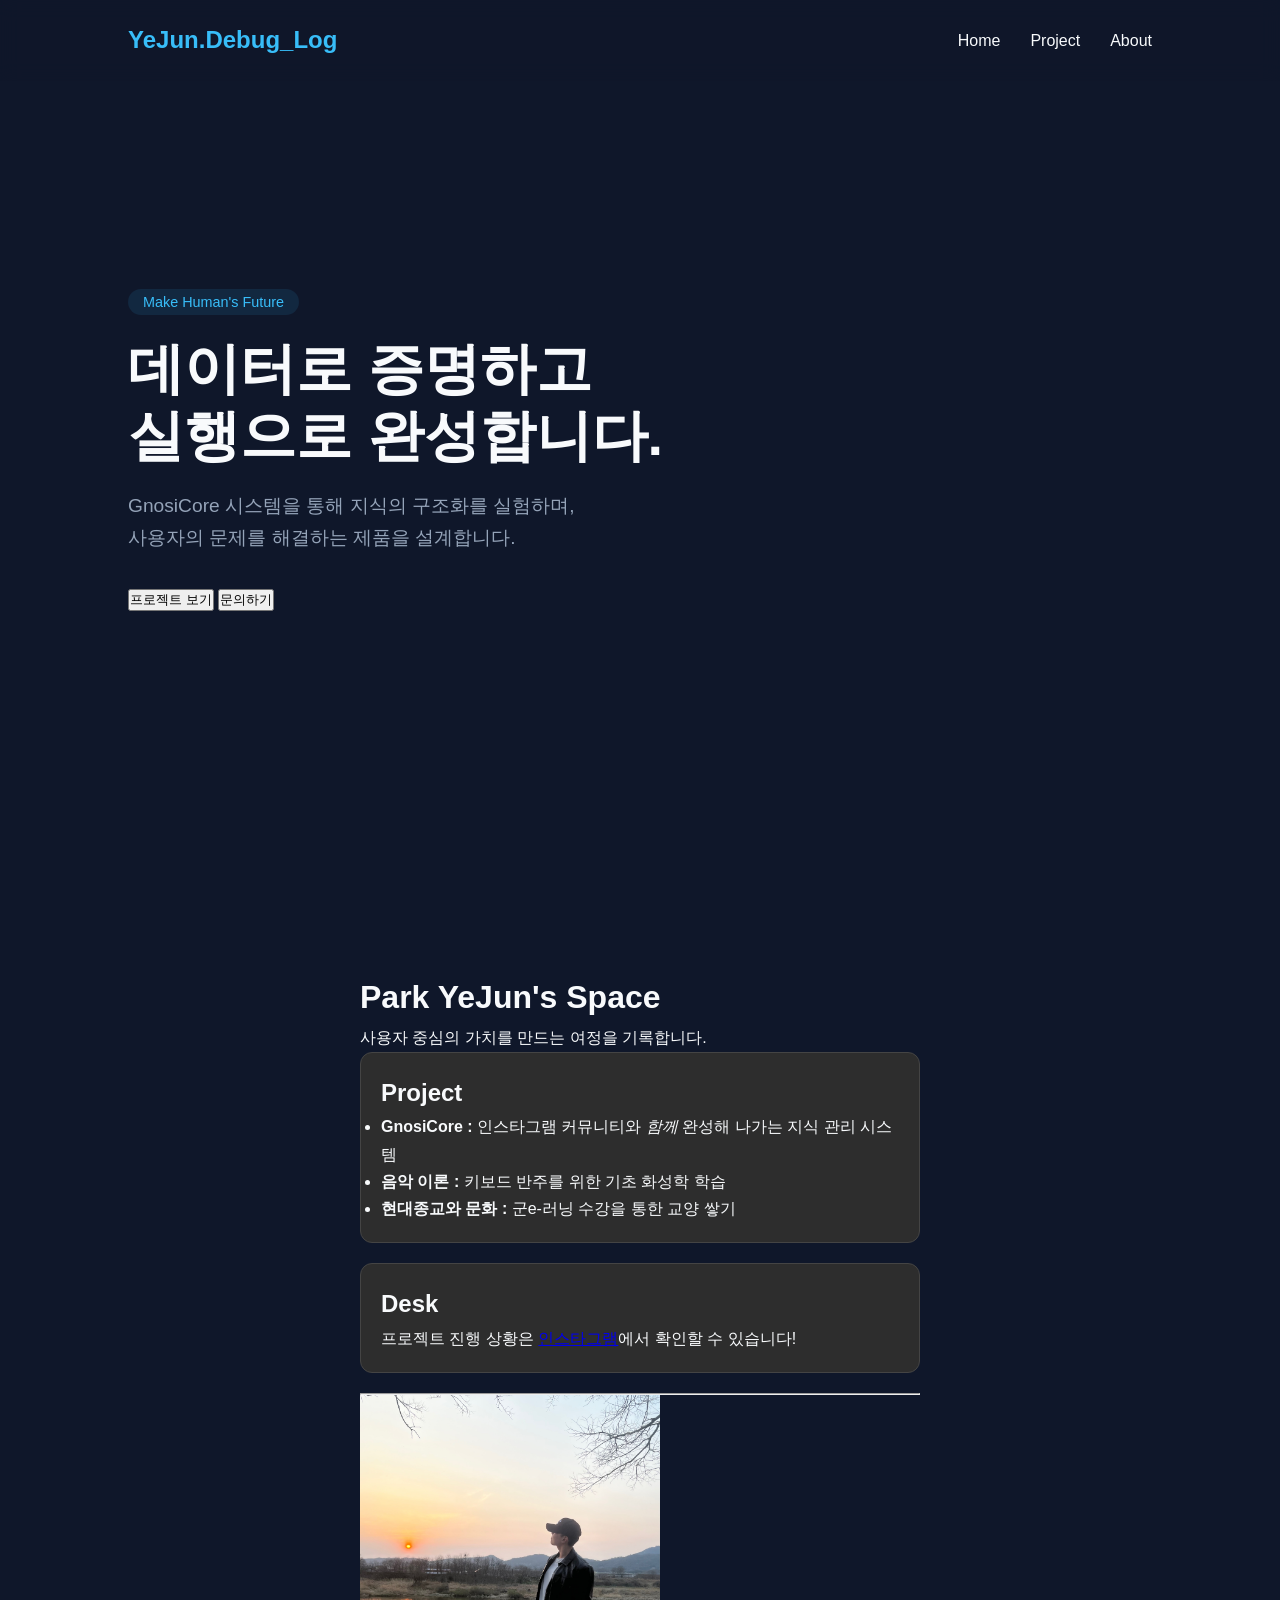
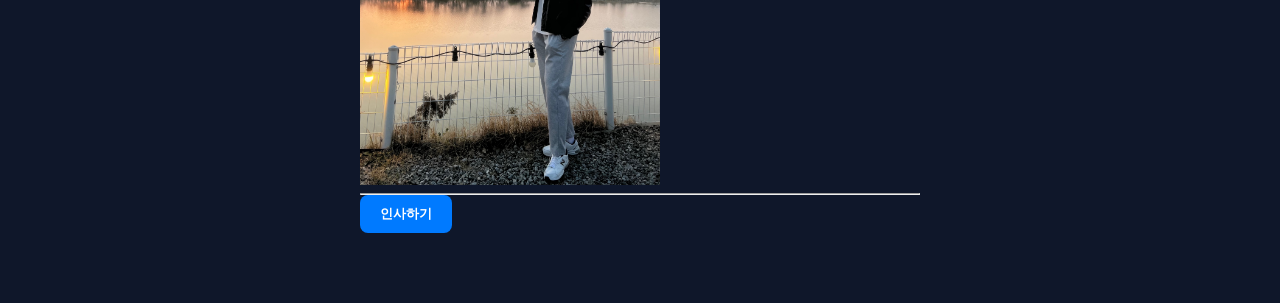
==== index.html @ f441070c "modified" ====
<!DOCTYPE html>
<html lang="en">
<head>
    <header id="home" class="hero">
        <div class="hero-content">
            <span class="badge">Make Human's Future</span>
            <h1>데이터로 증명하고<br>실행으로 완성합니다.</h1>
            <p>GnosiCore 시스템을 통해 지식의 구조화를 실험하며,<br>사용자의 문제를 해결하는 제품을 설계합니다.</p>
            <div class="hero-btns">
                <button class="btn-primary">프로젝트 보기</button>
                <button class="btn-outline">문의하기</button>
            </div>
        </div>
</header>
    <link rel="stylesheet" href="style.css">
    <meta charset="UTF-8">
    <meta name="viewport" content="width=device-width, initial-scale=1.0">
    <title>Document</title>
</head>
<body>
    <nav class="navbar">
        <div class="logo">YeJun.<span>Debug_Log</span></div>
        <ul class="nav-links">
            <li><a href="#home">Home</a></li>
            <li><a href="#project">Project</a></li>
            <li><a href="#about">About</a></li>

        </ul>
    </nav>
    <div class="container">
        <h1>Park YeJun's Space</h1>
        <p>사용자 중심의 가치를 만드는 여정을 기록합니다.</p>

        <div class = "card">
            <h2>Project</h2>
            <ul>
                <li><strong>GnosiCore : </strong>인스타그램 커뮤니티와 <em>함께</em> 완성해 나가는 지식 관리 시스템</li>
                <li><strong>음악 이론 : </strong>키보드 반주를 위한 기초 화성학 학습</li>
                <li><strong>현대종교와 문화 : </strong>군e-러닝 수강을 통한 교양 쌓기</li>
            </ul>
        </div>

        <div class="card">
            <h2>Desk</h2>
            <p>프로젝트 진행 상황은 <a href="https://instagram.com/yejun.debug_log/" target="_blank">인스타그램</a>에서 확인할 수 있습니다!</p>
        </div>

        <hr>

        <img src="images/Profile.jpg" alt="박예준 임시" width="300">
        <hr>
        <button class="btn" onclick="sayHello()">인사하기</button>
    </div>
    <script src="script.js"></script>
</body>
</html>
---- style.css ----
:root{
    --bg-color: #0f172a;
    --card-bg: #1e293b;
    --primary-color : #38bdf8;
    --text-main: #f8fafc;
    --text-sub: #94a3b8;
    --transition: all 0.3s cubic-bezier(0.4, 0, 0.2, 1);
}

* {
    margin: 0; padding: 0; box-sizing: border-box;
}

body{
    background-color: var(--bg-color);
    color : var(--text-main);
    font-family: 'Pretendard', -apple-system, sans-serif;
    line-height: 1.7;
}

.container{
    max-width: 600px;
    margin : 50px auto;
    padding: 20px;
}

.card{
    background-color: #2d2d2d;
    padding:20px;
    border-radius: 12px;
    margin-bottom: 20px;
    border: 1px solid #444;
    flex:1;
    min-width: 250px;
}

.card:hover{
    transform: translateY(-5px);
    border-color: #007aff;
    transition: all 0.3s ease;
}

.card-container{
    display:flex;
    gap:20px;
    flex-wrap: wrap;
    justify-content: center;
}

.btn{
    background-color: #007aff;
    color:white;
    border:none;
    padding: 10px 20px;
    border-radius:8px;
    cursor:pointer;
    font-weight:bold;
    transition:background 0.3s;
}

.btn:hover{
    background-color: #0056b3;
}

.navbar{
    position : fixed; top: 0; width: 100%;
    display: flex; justify-content: space-between; align-items: center;
    padding: 20px 10%; background: rgba(15, 23, 42, 0.8);
    backdrop-filter: blur(10px); z-index: 1000;
}

.logo{font-size: 1.5rem; font-weight: 800; color: var(--primary-color)}
.nav-links{display: flex; list-style: none; gap:30px;}
.nav-links a {color: var(--text-main); text-decoration: none; font-weight: 500;}

.hero { height: 100vh; display: flex; align-items: center; padding: 0 10%; }
.badge { background: rgba(56, 189, 248, 0.1); color: var(--primary-color); padding: 5px 15px; border-radius: 20px; font-size: 0.9rem; }
.hero h1 { font-size: 3.5rem; margin: 20px 0; line-height: 1.2; }
.hero p { color: var(--text-sub); font-size: 1.2rem; max-width: 600px; margin-bottom: 30px; }
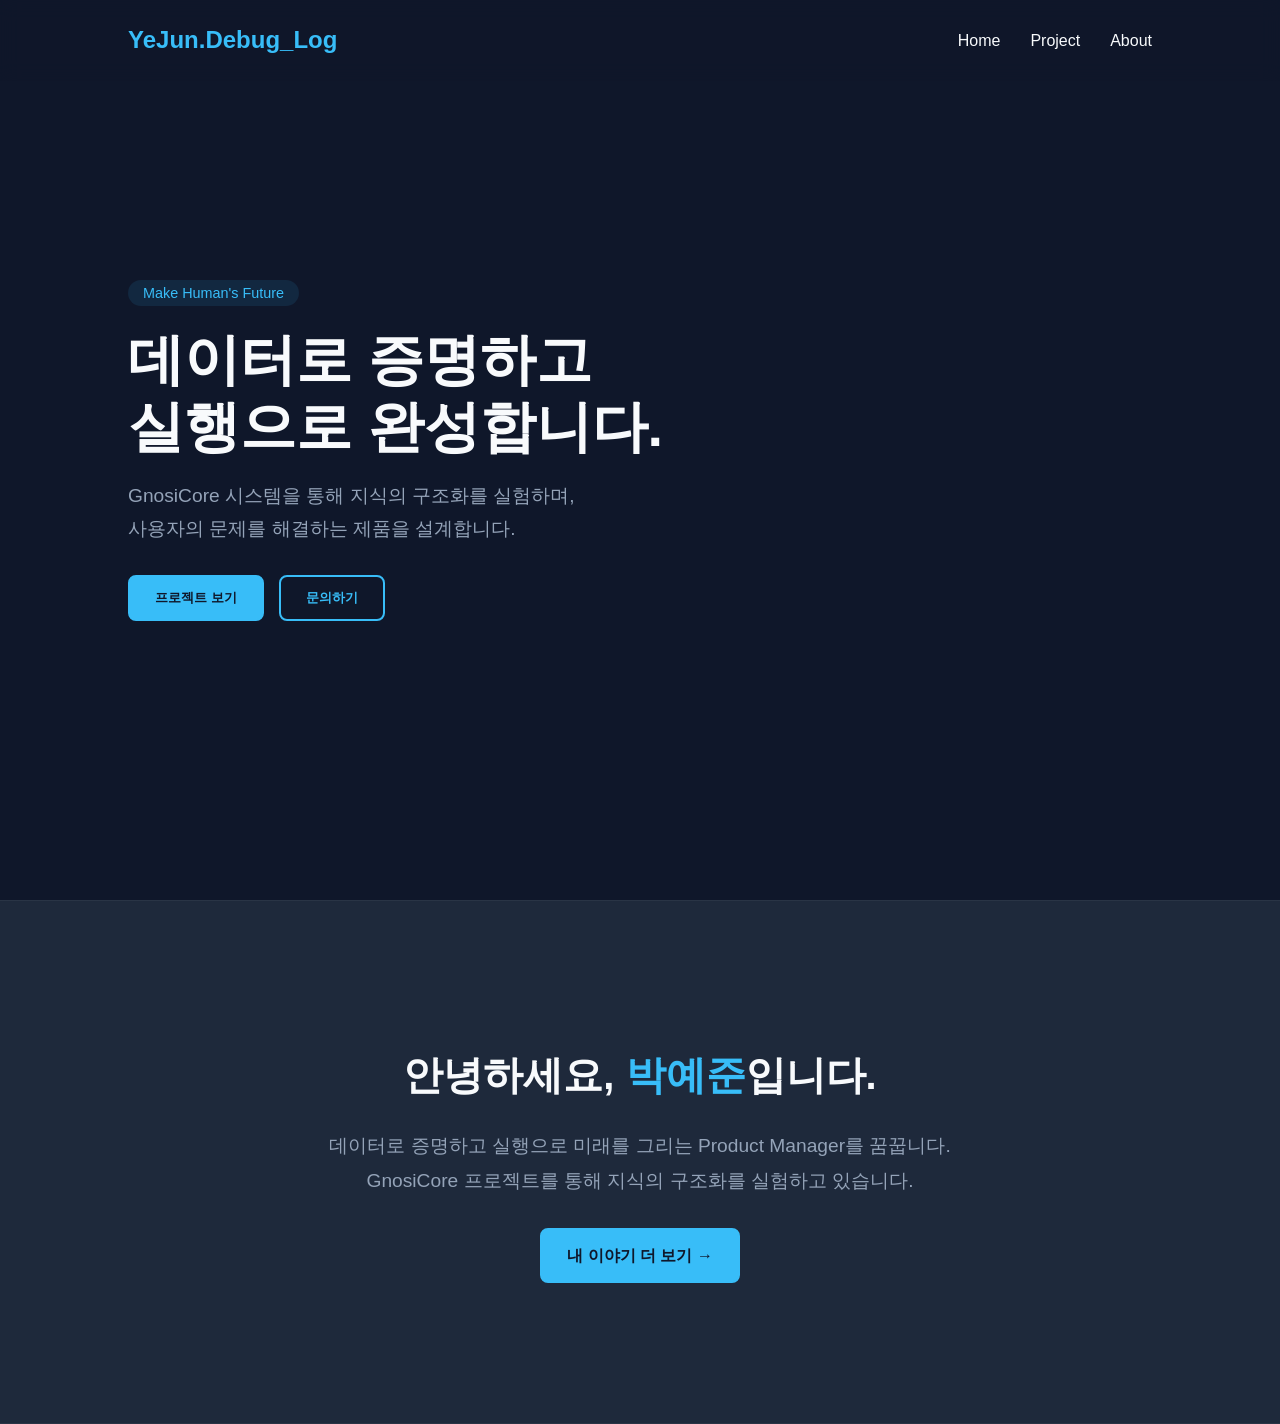
==== commit a17ebbc1: "first" ====
--- a/index.html
+++ b/index.html
@@ -1,6 +1,21 @@
 <!DOCTYPE html>
-<html lang="en">
+<html lang="ko">
 <head>
+    <meta charset="UTF-8">
+    <meta name="viewport" content="width=device-width, initial-scale=1.0">
+    <title>YeJun.Debug_Log</title>
+    <link rel="stylesheet" href="style.css">
+</head>
+<body>
+    <nav class="navbar">
+        <a href="index.html" class="logo">YeJun.<span>Debug_Log</span></a>
+        <ul class="nav-links">
+            <li><a href="index.html">Home</a></li>
+            <li><a href="project.html">Project</a></li>
+            <li><a href="about.html">About</a></li>
+        </ul>
+    </nav>
+
     <header id="home" class="hero">
         <div class="hero-content">
             <span class="badge">Make Human's Future</span>
@@ -11,46 +26,19 @@
                 <button class="btn-outline">문의하기</button>
             </div>
         </div>
-</header>
-    <link rel="stylesheet" href="style.css">
-    <meta charset="UTF-8">
-    <meta name="viewport" content="width=device-width, initial-scale=1.0">
-    <title>Document</title>
-</head>
-<body>
-    <nav class="navbar">
-        <div class="logo">YeJun.<span>Debug_Log</span></div>
-        <ul class="nav-links">
-            <li><a href="#home">Home</a></li>
-            <li><a href="#project">Project</a></li>
-            <li><a href="#about">About</a></li>
+    </header>
 
-        </ul>
-    </nav>
-    <div class="container">
-        <h1>Park YeJun's Space</h1>
-        <p>사용자 중심의 가치를 만드는 여정을 기록합니다.</p>
+    <section class="section bg-alternate">
+        <div class="container scroll-fade">
+            <h2 class="section-title">안녕하세요, <span>박예준</span>입니다.</h2>
+            <p class="section-desc">데이터로 증명하고 실행으로 미래를 그리는 Product Manager를 꿈꿉니다.<br>GnosiCore 프로젝트를 통해 지식의 구조화를 실험하고 있습니다.</p>
+            
+            <div style="text-align: center; margin-top: 30px;">
+                <a href="about.html" class="btn-primary">내 이야기 더 보기 &rarr;</a>
+            </div>
+        </div>
+    </section>
 
-        <div class = "card">
-            <h2>Project</h2>
-            <ul>
-                <li><strong>GnosiCore : </strong>인스타그램 커뮤니티와 <em>함께</em> 완성해 나가는 지식 관리 시스템</li>
-                <li><strong>음악 이론 : </strong>키보드 반주를 위한 기초 화성학 학습</li>
-                <li><strong>현대종교와 문화 : </strong>군e-러닝 수강을 통한 교양 쌓기</li>
-            </ul>
-        </div>
-
-        <div class="card">
-            <h2>Desk</h2>
-            <p>프로젝트 진행 상황은 <a href="https://instagram.com/yejun.debug_log/" target="_blank">인스타그램</a>에서 확인할 수 있습니다!</p>
-        </div>
-
-        <hr>
-
-        <img src="images/Profile.jpg" alt="박예준 임시" width="300">
-        <hr>
-        <button class="btn" onclick="sayHello()">인사하기</button>
-    </div>
     <script src="script.js"></script>
 </body>
 </html>
--- a/style.css
+++ b/style.css
@@ -1,66 +1,24 @@
 :root{
-    --bg-color: #0f172a;
-    --card-bg: #1e293b;
+    --bg-color: #0f172a;       /* 짙은 네이비 (기본 배경) */
+    --card-bg: #1e293b;        /* 약간 밝은 네이비 (카드 및 구별되는 배경) */
     --primary-color : #38bdf8;
     --text-main: #f8fafc;
     --text-sub: #94a3b8;
     --transition: all 0.3s cubic-bezier(0.4, 0, 0.2, 1);
 }
 
-* {
-    margin: 0; padding: 0; box-sizing: border-box;
-}
+* { margin: 0; padding: 0; box-sizing: border-box; }
 
 body{
     background-color: var(--bg-color);
     color : var(--text-main);
     font-family: 'Pretendard', -apple-system, sans-serif;
     line-height: 1.7;
+    overflow-x: hidden; /* 가로 스크롤 방지 */
 }
 
-.container{
-    max-width: 600px;
-    margin : 50px auto;
-    padding: 20px;
-}
-
-.card{
-    background-color: #2d2d2d;
-    padding:20px;
-    border-radius: 12px;
-    margin-bottom: 20px;
-    border: 1px solid #444;
-    flex:1;
-    min-width: 250px;
-}
-
-.card:hover{
-    transform: translateY(-5px);
-    border-color: #007aff;
-    transition: all 0.3s ease;
-}
-
-.card-container{
-    display:flex;
-    gap:20px;
-    flex-wrap: wrap;
-    justify-content: center;
-}
-
-.btn{
-    background-color: #007aff;
-    color:white;
-    border:none;
-    padding: 10px 20px;
-    border-radius:8px;
-    cursor:pointer;
-    font-weight:bold;
-    transition:background 0.3s;
-}
-
-.btn:hover{
-    background-color: #0056b3;
-}
+/* --- 공통 레이아웃 & 네비게이션 --- */
+.container { max-width: 1100px; margin : 0 auto; padding: 20px; }
 
 .navbar{
     position : fixed; top: 0; width: 100%;
@@ -68,12 +26,91 @@
     padding: 20px 10%; background: rgba(15, 23, 42, 0.8);
     backdrop-filter: blur(10px); z-index: 1000;
 }
+.logo{ font-size: 1.5rem; font-weight: 800; color: var(--primary-color); text-decoration: none; }
+.nav-links{ display: flex; list-style: none; gap:30px; }
+.nav-links a { color: var(--text-main); text-decoration: none; font-weight: 500; transition: var(--transition); }
+.nav-links a:hover, .nav-links a.active { color: var(--primary-color); }
 
-.logo{font-size: 1.5rem; font-weight: 800; color: var(--primary-color)}
-.nav-links{display: flex; list-style: none; gap:30px;}
-.nav-links a {color: var(--text-main); text-decoration: none; font-weight: 500;}
+/* --- 버튼 스타일 --- */
+.btn-primary, .btn-outline {
+    padding: 12px 25px; border-radius: 8px; font-weight: bold;
+    cursor: pointer; text-decoration: none; display: inline-block;
+    border: 2px solid var(--primary-color); transition: var(--transition);
+}
+.btn-primary { background-color: var(--primary-color); color: var(--bg-color); }
+.btn-primary:hover { background-color: transparent; color: var(--primary-color); }
+.btn-outline { background-color: transparent; color: var(--primary-color); }
+.btn-outline:hover { background-color: var(--primary-color); color: var(--bg-color); }
 
+/* --- index.html (홈 화면) --- */
 .hero { height: 100vh; display: flex; align-items: center; padding: 0 10%; }
 .badge { background: rgba(56, 189, 248, 0.1); color: var(--primary-color); padding: 5px 15px; border-radius: 20px; font-size: 0.9rem; }
 .hero h1 { font-size: 3.5rem; margin: 20px 0; line-height: 1.2; }
-.hero p { color: var(--text-sub); font-size: 1.2rem; max-width: 600px; margin-bottom: 30px; }+.hero p { color: var(--text-sub); font-size: 1.2rem; max-width: 600px; margin-bottom: 30px; }
+.hero-btns { display: flex; gap: 15px; }
+
+/* 🌟 새롭게 추가된 섹션 스타일 & 스크롤 애니메이션 🌟 */
+.section { padding: 120px 10%; }
+.bg-alternate { 
+    background-color: var(--card-bg); /* 히어로 섹션과 구별되는 색상 */
+    border-top: 1px solid rgba(255, 255, 255, 0.05);
+    border-bottom: 1px solid rgba(255, 255, 255, 0.05);
+}
+.section-title { text-align: center; font-size: 2.5rem; margin-bottom: 20px; font-weight: 800; color: var(--text-main); }
+.section-title span { color: var(--primary-color); }
+.section-desc { text-align: center; font-size: 1.2rem; color: var(--text-sub); line-height: 1.8; }
+
+/* 네가 설정한 0.4초짜리 스크롤 페이드인 애니메이션 */
+.scroll-fade {
+    opacity: 0;
+    transform: translateY(40px); /* 처음에 아래로 40px 내려가 있음 */
+    transition: opacity 0.4s ease-out, transform 0.4s ease-out; 
+}
+.scroll-fade.visible {
+    opacity: 1;
+    transform: translateY(0); /* 제자리로 스르륵 올라옴 */
+}
+
+/* --- project.html (프로젝트 보드) --- */
+.project-board { padding: 120px 10% 50px; min-height: 100vh; }
+.board-header { text-align: center; margin-bottom: 50px; }
+.board-header h2 { font-size: 2.5rem; color: var(--primary-color); margin-bottom: 10px; }
+.project-grid { display: grid; grid-template-columns: repeat(auto-fit, minmax(320px, 1fr)); gap: 30px; }
+.project-card {
+    background: var(--card-bg); border: 1px solid #334155; border-radius: 12px; padding: 25px;
+    transition: transform 0.3s ease, box-shadow 0.3s ease; display: flex; flex-direction: column;
+}
+.project-card:hover { transform: translateY(-8px); box-shadow: 0 15px 30px rgba(0, 0, 0, 0.4); border-color: var(--primary-color); }
+.card-header { margin-bottom: 15px; }
+.card-header h3 { font-size: 1.4rem; margin-top: 10px; color: var(--text-main); }
+.status-badge { font-size: 0.8rem; font-weight: bold; padding: 4px 10px; border-radius: 20px; }
+.ongoing { background: rgba(56, 189, 248, 0.2); color: #38bdf8; }
+.completed { background: rgba(34, 197, 94, 0.2); color: #22c55e; }
+.project-card p { color: var(--text-sub); flex-grow: 1; margin-bottom: 20px; }
+.tech-stack { display: flex; flex-wrap: wrap; gap: 8px; }
+.tech-stack span { background: #0f172a; border: 1px solid #475569; padding: 4px 12px; border-radius: 6px; font-size: 0.85rem; color: #cbd5e1; }
+
+/* --- about.html (어바웃 페이지) --- */
+.about-section { padding: 120px 10% 80px; max-width: 1200px; margin: 0 auto; min-height: 100vh; }
+.profile-container { display: flex; align-items: center; gap: 60px; margin-bottom: 100px; }
+.profile-image img { width: 350px; height: 350px; object-fit: cover; border-radius: 20px; box-shadow: 0 15px 35px rgba(0, 0, 0, 0.4); }
+.profile-text h2 { font-size: 2.8rem; margin-bottom: 10px; color: var(--text-main); }
+.profile-text h2 span { color: var(--primary-color); }
+.profile-text .subtitle { color: var(--text-sub); font-size: 1.3rem; margin-bottom: 30px; font-weight: bold; }
+.bio-content p { color: var(--text-main); line-height: 1.8; font-size: 1.05rem; margin-bottom: 15px; }
+.core-values h3 { font-size: 2.2rem; text-align: center; margin-bottom: 50px; color: var(--text-main); }
+.value-grid { display: grid; grid-template-columns: repeat(auto-fit, minmax(280px, 1fr)); gap: 30px; }
+.value-card { background: var(--card-bg); padding: 40px 30px; border-radius: 16px; text-align: center; border: 1px solid rgba(255, 255, 255, 0.05); transition: var(--transition); }
+.value-card:hover { transform: translateY(-5px); border-color: var(--primary-color); }
+.value-card h4 { font-size: 1.3rem; color: var(--primary-color); margin-bottom: 15px; }
+.value-card p { color: var(--text-sub); line-height: 1.6; }
+
+/* 📱 모바일 반응형 처리 */
+@media (max-width: 768px) {
+    .hero h1 { font-size: 2.5rem; }
+    .hero p { font-size: 1rem; }
+    .navbar { padding: 20px 5%; }
+    .profile-container { flex-direction: column; text-align: center; }
+    .profile-image img { width: 250px; height: 250px; }
+    .section { padding: 80px 5%; }
+}
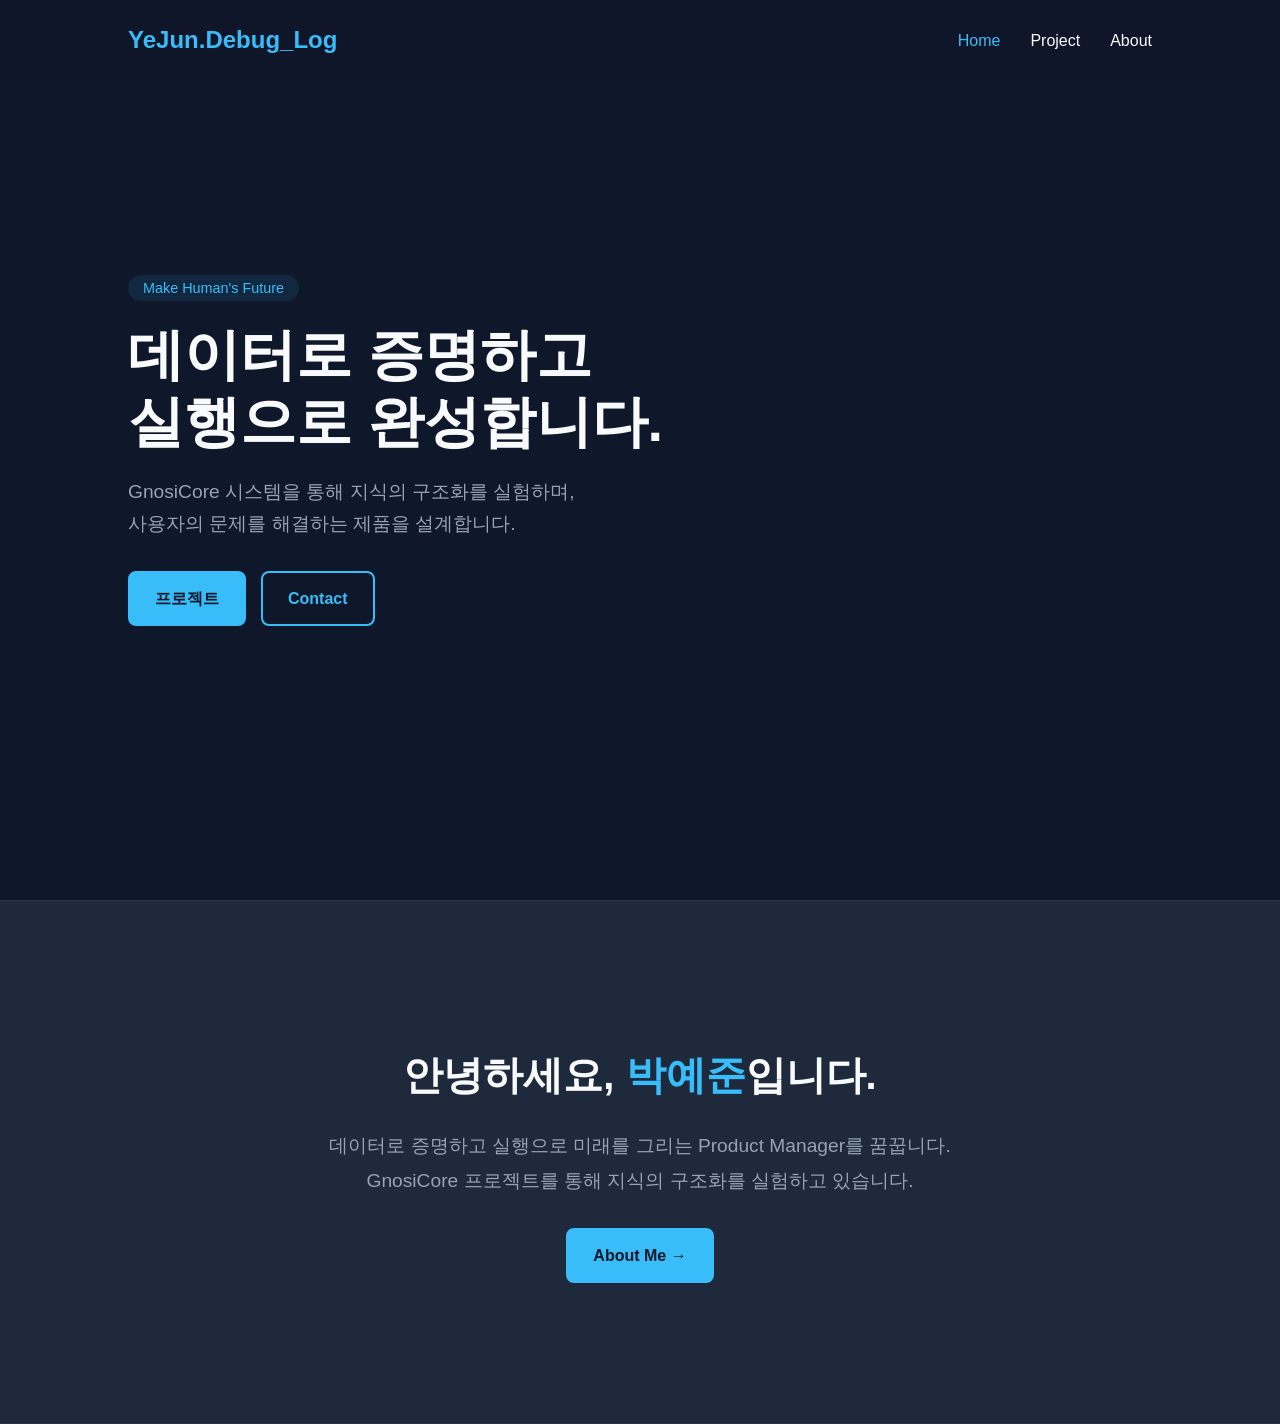
==== commit d5f1e040: "26.03.31" ====
--- a/index.html
+++ b/index.html
@@ -10,8 +10,8 @@
     <nav class="navbar">
         <a href="index.html" class="logo">YeJun.<span>Debug_Log</span></a>
         <ul class="nav-links">
-            <li><a href="index.html">Home</a></li>
-            <li><a href="project.html">Project</a></li>
+            <li><a href="index.html" class="active">Home</a></li>
+            <li><a href="projects/index.html">Project</a></li>
             <li><a href="about.html">About</a></li>
         </ul>
     </nav>
@@ -22,8 +22,8 @@
             <h1>데이터로 증명하고<br>실행으로 완성합니다.</h1>
             <p>GnosiCore 시스템을 통해 지식의 구조화를 실험하며,<br>사용자의 문제를 해결하는 제품을 설계합니다.</p>
             <div class="hero-btns">
-                <button class="btn-primary">프로젝트 보기</button>
-                <button class="btn-outline">문의하기</button>
+                <a href="projects/index.html" class="btn-primary">프로젝트</a>
+                <a href="contact.html" class="btn-outline">Contact</a>
             </div>
         </div>
     </header>
@@ -34,11 +34,12 @@
             <p class="section-desc">데이터로 증명하고 실행으로 미래를 그리는 Product Manager를 꿈꿉니다.<br>GnosiCore 프로젝트를 통해 지식의 구조화를 실험하고 있습니다.</p>
             
             <div style="text-align: center; margin-top: 30px;">
-                <a href="about.html" class="btn-primary">내 이야기 더 보기 &rarr;</a>
+                <a href="about.html" class="btn-primary">About Me &rarr;</a>
             </div>
         </div>
     </section>
 
+    <script src="data.js"></script>
     <script src="script.js"></script>
 </body>
 </html>
--- a/style.css
+++ b/style.css
@@ -79,6 +79,7 @@
 .project-card {
     background: var(--card-bg); border: 1px solid #334155; border-radius: 12px; padding: 25px;
     transition: transform 0.3s ease, box-shadow 0.3s ease; display: flex; flex-direction: column;
+    cursor: pointer;
 }
 .project-card:hover { transform: translateY(-8px); box-shadow: 0 15px 30px rgba(0, 0, 0, 0.4); border-color: var(--primary-color); }
 .card-header { margin-bottom: 15px; }
@@ -113,4 +114,178 @@
     .profile-container { flex-direction: column; text-align: center; }
     .profile-image img { width: 250px; height: 250px; }
     .section { padding: 80px 5%; }
+}
+
+/* --- 프로젝트 상세 페이지 레이아웃 --- */
+.project-detail-section {
+    padding: 120px 10% 80px;
+    max-width: 1600px;
+    margin: 0 auto;
+}
+
+.detail-header { text-align: center; margin-bottom: 50px; }
+.detail-header h1 { font-size: 3rem; margin: 15px 0; color: var(--text-main); }
+
+/* 💡 학습 포인트 1: CSS Grid를 이용한 50:50 레이아웃 */
+.detail-content-grid {
+    display: grid;
+    grid-template-columns: 1fr 1fr; /* 화면을 정확히 1:1 비율로 나눔 */
+    gap: 40px;
+    margin-bottom: 60px;
+    align-items: start;
+}
+
+.detail-image img {
+    width: 100%;
+    border-radius: 12px;
+    box-shadow: 0 10px 30px rgba(0,0,0,0.5);
+}
+
+.detail-info h2 { color: var(--primary-color); margin-bottom: 15px; }
+.detail-info p { color: var(--text-sub); line-height: 1.8; }
+
+/* 모바일에서는 위아래로 떨어지게 만들기 */
+@media (max-width: 768px) {
+    .detail-content-grid { grid-template-columns: 1fr; }
+}
+
+
+/* --- 타임라인 (Timeline) UI 핵심 마법 --- */
+.timeline-section {
+    background: var(--card-bg);
+    padding: 40px;
+    border-radius: 16px;
+    border: 1px solid rgba(255,255,255,0.05);
+}
+
+.timeline-section h2 { color: var(--text-main); margin-bottom: 30px; }
+
+.timeline {
+    list-style: none; /* 기본 점(bullet) 없애기 */
+    position: relative;
+    padding-left: 30px; /* 왼쪽에 선이 들어갈 공간 확보 */
+}
+
+/* 💡 학습 포인트 2: 가상 요소(::before)로 세로 선 긋기 
+   HTML에 <div class="line"> 같은 걸 굳이 만들지 않고 CSS만으로 그리는 고급 기술이야. */
+.timeline::before {
+    content: '';
+    position: absolute;
+    left: 0;
+    top: 0;
+    bottom: 0;
+    width: 2px;
+    background: #334155; /* 세로 선 색상 */
+}
+
+.timeline-item {
+    position: relative;
+    margin-bottom: 30px;
+}
+.timeline-item:last-child { margin-bottom: 0; }
+
+/* 💡 학습 포인트 3: 동그라미 노드 만들기 */
+.timeline-item::before {
+    content: '';
+    position: absolute;
+    left: -39px; /* 선 위에 정확히 겹치도록 왼쪽으로 밀기 */
+    top: 5px;
+    width: 14px;
+    height: 14px;
+    border-radius: 50%;
+    background: var(--bg-color);
+    border: 3px solid var(--primary-color); /* 파란색 테두리 링 */
+}
+
+.timeline-date {
+    font-size: 0.9rem;
+    color: var(--primary-color);
+    font-weight: bold;
+    margin-bottom: 5px;
+}
+
+.timeline-content h3 { font-size: 1.2rem; margin-bottom: 8px; color: var(--text-main); }
+.timeline-content p { color: var(--text-sub); font-size: 0.95rem; line-height: 1.6; }
+
+/* --- 코드 블록 (Syntax Highlighter) 디자인 --- */
+.code-window {
+    background-color: #1e1e1e; /* VS Code의 다크 테마 배경색 */
+    border-radius: 8px;
+    overflow: hidden; /* 모서리 밖으로 삐져나가는 요소 숨김 */
+    box-shadow: 0 10px 30px rgba(0,0,0,0.5);
+}
+
+.code-header {
+    background-color: #2d2d2d;
+    padding: 10px 15px;
+    display: flex;
+    align-items: center;
+    gap: 8px;
+}
+
+/* 맥 OS 창 제어 버튼 스타일 */
+.dot {
+    width: 12px;
+    height: 12px;
+    border-radius: 50%;
+}
+.dot.red { background-color: #ff5f56; }
+.dot.yellow { background-color: #ffbd2e; }
+.dot.green { background-color: #27c93f; }
+
+.file-name {
+    color: #858585;
+    font-size: 0.85rem;
+    margin-left: 10px;
+    font-family: monospace; /* 개발자용 타자기 폰트 */
+}
+
+/* 코드 본문 스타일 */
+pre {
+    padding: 20px;
+    margin: 0;
+    overflow-x: auto; /* 코드가 너무 길면 밖으로 나가지 않고 가로 스크롤바 생성 */
+}
+
+code {
+    font-family: 'Consolas', 'Courier New', monospace; /* 코딩용 폰트 적용 */
+    color: #d4d4d4;
+    font-size: 0.95rem;
+    line-height: 1.5;
+}
+
+/* --- Contact 페이지 폼 전용 스타일 --- */
+.contact-form {
+    display: flex;
+    flex-direction: column;
+    gap: 30px;
+    background: var(--card-bg);
+    padding: 30px;
+    border-radius: 12px;
+    border: 1px solid rgba(255,255,255,0.05);
+}
+
+.input-group input, 
+.input-group textarea {
+    width: 100%;
+    background: var(--bg-color);
+    border: 1px solid #334155;
+    color: var(--text-main);
+    padding: 15px;
+    border-radius: 8px;
+    font-family: inherit;
+    font-size: 1rem;
+    transition: var(--transition);
+}
+
+/* 입력창 클릭(포커스) 시 파란색 테두리 효과 */
+.input-group input:focus, 
+.input-group textarea:focus {
+    outline: none;
+    border-color: var(--primary-color);
+    box-shadow: 0 0 0 2px rgba(56, 189, 248, 0.2);
+}
+
+@media (max-width: 768px) {
+    .contact-grid { grid-template-columns: 1fr !important; }
 }
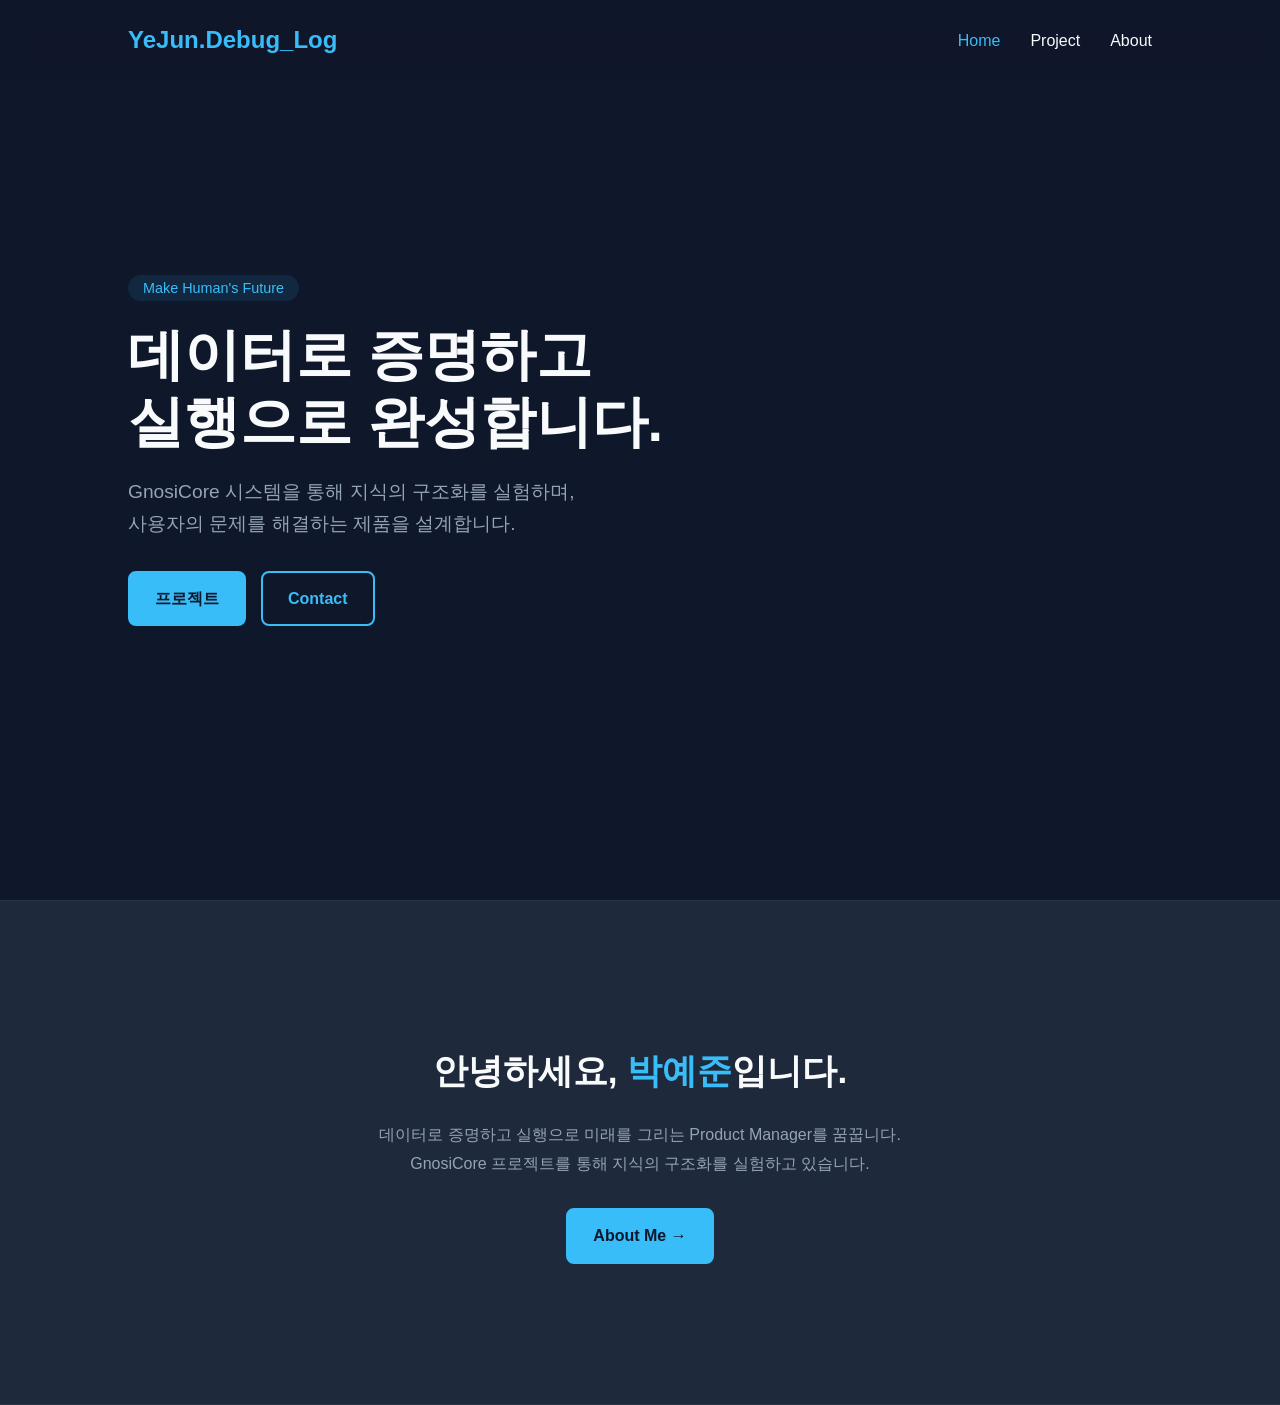
==== commit 91758318: "26.04.01" ====
--- a/index.html
+++ b/index.html
@@ -9,7 +9,14 @@
 <body>
     <nav class="navbar">
         <a href="index.html" class="logo">YeJun.<span>Debug_Log</span></a>
-        <ul class="nav-links">
+
+        <div class="hamburger" id="hamburger">
+            <span class="bar"></span>
+            <span class="bar"></span>
+            <span class="bar"></span>
+        </div>
+
+        <ul class="nav-links" id="nav-links">
             <li><a href="index.html" class="active">Home</a></li>
             <li><a href="projects/index.html">Project</a></li>
             <li><a href="about.html">About</a></li>
--- a/style.css
+++ b/style.css
@@ -56,9 +56,9 @@
     border-top: 1px solid rgba(255, 255, 255, 0.05);
     border-bottom: 1px solid rgba(255, 255, 255, 0.05);
 }
-.section-title { text-align: center; font-size: 2.5rem; margin-bottom: 20px; font-weight: 800; color: var(--text-main); }
+.section-title { text-align: center; font-size: 2.2rem; margin-bottom: 20px; font-weight: 800; color: var(--text-main); }
 .section-title span { color: var(--primary-color); }
-.section-desc { text-align: center; font-size: 1.2rem; color: var(--text-sub); line-height: 1.8; }
+.section-desc { text-align: center; font-size: 1rem; color: var(--text-sub); line-height: 1.8; }
 
 /* 네가 설정한 0.4초짜리 스크롤 페이드인 애니메이션 */
 .scroll-fade {
@@ -106,16 +106,6 @@
 .value-card h4 { font-size: 1.3rem; color: var(--primary-color); margin-bottom: 15px; }
 .value-card p { color: var(--text-sub); line-height: 1.6; }
 
-/* 📱 모바일 반응형 처리 */
-@media (max-width: 768px) {
-    .hero h1 { font-size: 2.5rem; }
-    .hero p { font-size: 1rem; }
-    .navbar { padding: 20px 5%; }
-    .profile-container { flex-direction: column; text-align: center; }
-    .profile-image img { width: 250px; height: 250px; }
-    .section { padding: 80px 5%; }
-}
-
 /* --- 프로젝트 상세 페이지 레이아웃 --- */
 .project-detail-section {
     padding: 120px 10% 80px;
@@ -143,12 +133,6 @@
 
 .detail-info h2 { color: var(--primary-color); margin-bottom: 15px; }
 .detail-info p { color: var(--text-sub); line-height: 1.8; }
-
-/* 모바일에서는 위아래로 떨어지게 만들기 */
-@media (max-width: 768px) {
-    .detail-content-grid { grid-template-columns: 1fr; }
-}
-
 
 /* --- 타임라인 (Timeline) UI 핵심 마법 --- */
 .timeline-section {
@@ -286,6 +270,53 @@
     box-shadow: 0 0 0 2px rgba(56, 189, 248, 0.2);
 }
 
+/* --- 햄버거 메뉴 기본 스타일 (데스크톱에선 숨김) --- */
+.hamburger {
+    display: none;
+    cursor: pointer;
+    flex-direction: column;
+    gap: 5px;
+}
+
+.hamburger .bar {
+    width: 25px;
+    height: 3px;
+    background-color: var(--text-main) !important;
+    border-radius: 3px;
+    transition: all 0.3s ease-in-out;
+    display: block;
+}
+
+/* 📱 모바일 반응형 처리 */
 @media (max-width: 768px) {
+    .hero h1 { font-size: 2.5rem; }
+    .hero p { font-size: 1rem; }
+    .navbar { padding: 20px 5%; }
+    .profile-container { flex-direction: column; text-align: center; }
+    .profile-image img { width: 250px; height: 250px; }
+    .section { padding: 80px 5%; }
+    .detail-content-grid { grid-template-columns: 1fr; }
     .contact-grid { grid-template-columns: 1fr !important; }
+
+    .hamburger{display:flex !important;}
+    .nav-links{
+        position: absolute;
+        top: 70px;
+        right: -100%;
+        flex-direction: column;
+        background: rgba(15,23,42,0.95);
+        backdrop-filter: blur(10px);
+        width: 100%;
+        text-align: center;
+        transition: 0.3s ease-in-out;
+        padding: 20px 0;
+        box-shadow: 0 10px 20px rgba(0,0,0,0.5);
+    }
+    .nav-links li{margin: 15px 0;}
+    .nav-links.active{right:0}
+
+    .hamburger.toggle .bar:nth-child(1) {transform: translateY(8px) rotate(45deg) !important;}
+    .hamburger.toggle .bar:nth-child(2) {opacity: 0; transform: translateX(-20px);}
+    .hamburger.toggle .bar:nth-child(3) {transform: translateY(-8px) rotate(-45deg) !important;}
+
 }
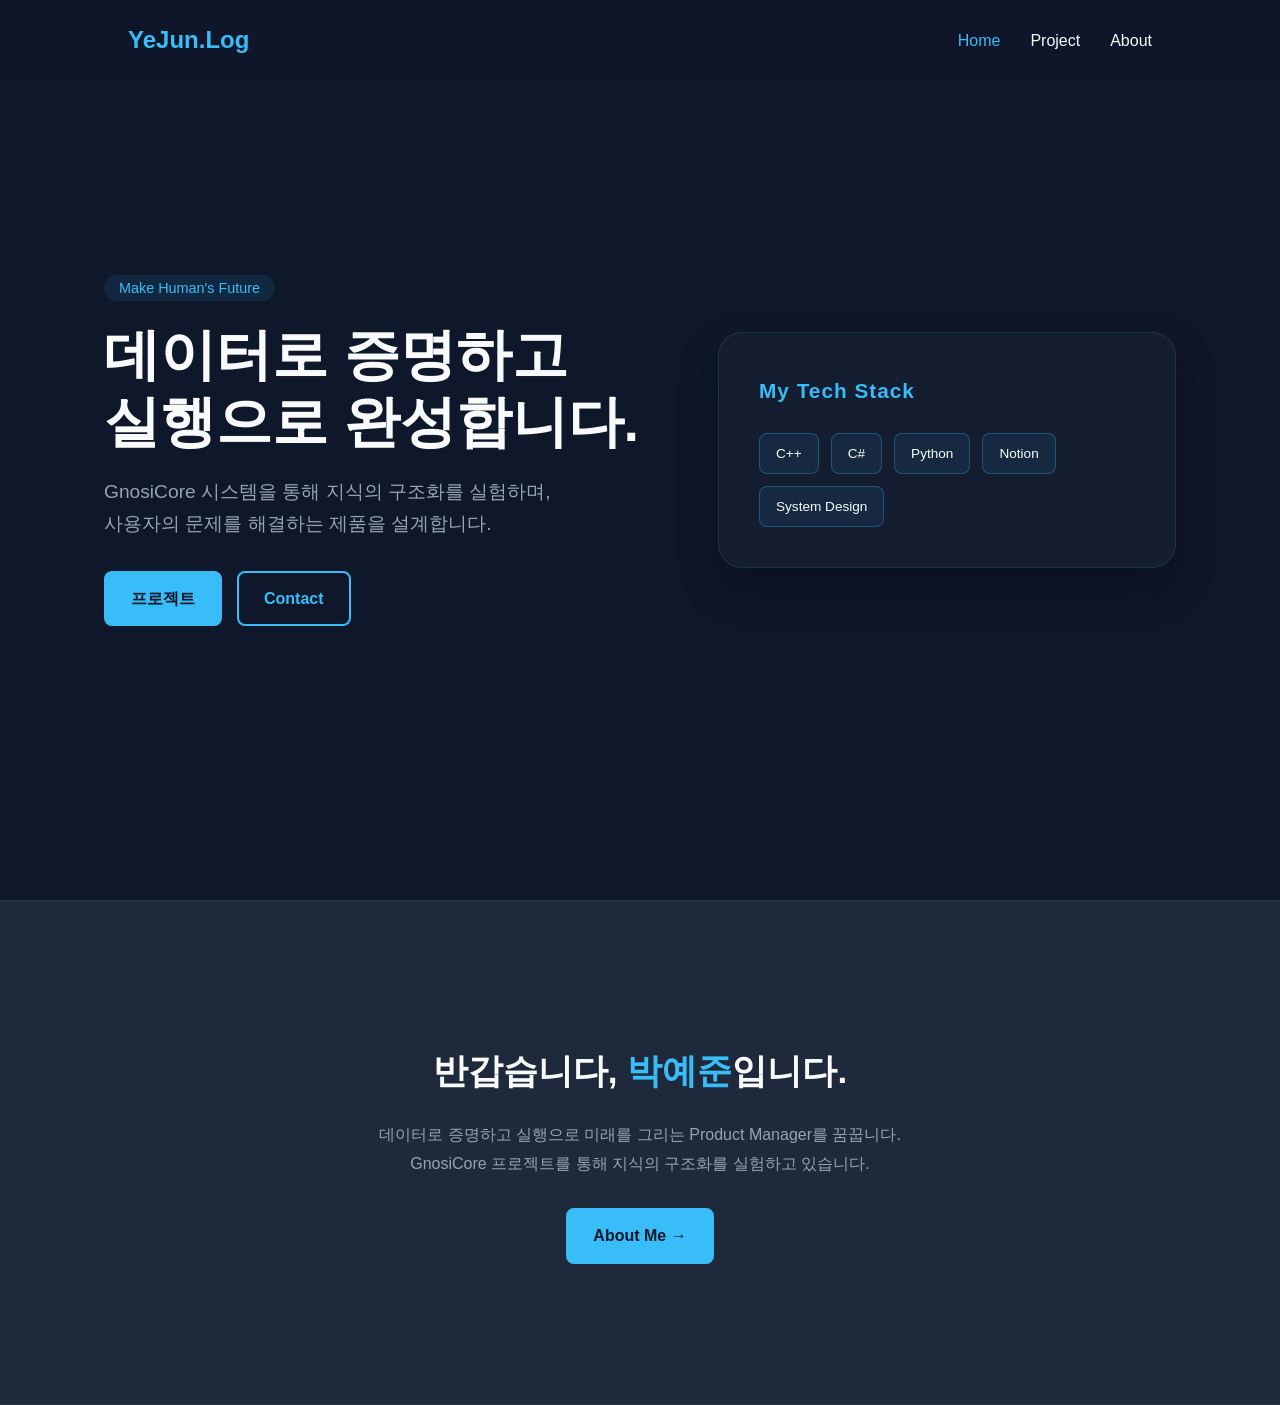
==== commit 47b0438e: "26.04.01" ====
--- a/index.html
+++ b/index.html
@@ -3,12 +3,12 @@
 <head>
     <meta charset="UTF-8">
     <meta name="viewport" content="width=device-width, initial-scale=1.0">
-    <title>YeJun.Debug_Log</title>
+    <title>YeJun.Log</title>
     <link rel="stylesheet" href="style.css">
 </head>
 <body>
     <nav class="navbar">
-        <a href="index.html" class="logo">YeJun.<span>Debug_Log</span></a>
+        <a href="index.html" class="logo">YeJun.<span>Log</span></a>
 
         <div class="hamburger" id="hamburger">
             <span class="bar"></span>
@@ -24,20 +24,34 @@
     </nav>
 
     <header id="home" class="hero">
-        <div class="hero-content">
-            <span class="badge">Make Human's Future</span>
-            <h1>데이터로 증명하고<br>실행으로 완성합니다.</h1>
-            <p>GnosiCore 시스템을 통해 지식의 구조화를 실험하며,<br>사용자의 문제를 해결하는 제품을 설계합니다.</p>
-            <div class="hero-btns">
-                <a href="projects/index.html" class="btn-primary">프로젝트</a>
-                <a href="contact.html" class="btn-outline">Contact</a>
+        <div class="hero-container">
+            <div class="hero-content">
+                <span class="badge">Make Human's Future</span>
+                <h1>데이터로 증명하고<br>실행으로 완성합니다.</h1>
+                <p>GnosiCore 시스템을 통해 지식의 구조화를 실험하며,<br>사용자의 문제를 해결하는 제품을 설계합니다.</p>
+                <div class="hero-btns">
+                    <a href="projects/index.html" class="btn-primary">프로젝트</a>
+                    <a href="contact.html" class="btn-outline">Contact</a>
+                </div>
+            </div>
+
+            <div class="hero-skills-card">
+                <h3>My Tech Stack</h3>
+                <div class="skills-grid">
+                    <span class="skill-badge">C++</span>
+                    <span class="skill-badge">C#</span>
+                    <span class="skill-badge">Python</span>
+                    <span class="skill-badge">Notion</span>
+                    <span class="skill-badge">System Design</span>
+                </div>
             </div>
         </div>
     </header>
 
+
     <section class="section bg-alternate">
         <div class="container scroll-fade">
-            <h2 class="section-title">안녕하세요, <span>박예준</span>입니다.</h2>
+            <h2 class="section-title">반갑습니다, <span>박예준</span>입니다.</h2>
             <p class="section-desc">데이터로 증명하고 실행으로 미래를 그리는 Product Manager를 꿈꿉니다.<br>GnosiCore 프로젝트를 통해 지식의 구조화를 실험하고 있습니다.</p>
             
             <div style="text-align: center; margin-top: 30px;">
--- a/style.css
+++ b/style.css
@@ -43,7 +43,7 @@
 .btn-outline:hover { background-color: var(--primary-color); color: var(--bg-color); }
 
 /* --- index.html (홈 화면) --- */
-.hero { height: 100vh; display: flex; align-items: center; padding: 0 10%; }
+.hero { min-height: 100vh; height: auto; display: flex; align-items: center; padding: 100px 0; }
 .badge { background: rgba(56, 189, 248, 0.1); color: var(--primary-color); padding: 5px 15px; border-radius: 20px; font-size: 0.9rem; }
 .hero h1 { font-size: 3.5rem; margin: 20px 0; line-height: 1.2; }
 .hero p { color: var(--text-sub); font-size: 1.2rem; max-width: 600px; margin-bottom: 30px; }
@@ -119,14 +119,17 @@
 /* 💡 학습 포인트 1: CSS Grid를 이용한 50:50 레이아웃 */
 .detail-content-grid {
     display: grid;
-    grid-template-columns: 1fr 1fr; /* 화면을 정확히 1:1 비율로 나눔 */
+    grid-template-columns: 4fr 6fr; /* 화면을 정확히 1:1 비율로 나눔 */
     gap: 40px;
     margin-bottom: 60px;
-    align-items: start;
+    align-items: center;
 }
 
 .detail-image img {
     width: 100%;
+    aspect-ratio: 16/10;
+    object-fit: cover;
+    object-position: center;
     border-radius: 12px;
     box-shadow: 0 10px 30px rgba(0,0,0,0.5);
 }
@@ -319,4 +322,82 @@
     .hamburger.toggle .bar:nth-child(2) {opacity: 0; transform: translateX(-20px);}
     .hamburger.toggle .bar:nth-child(3) {transform: translateY(-8px) rotate(-45deg) !important;}
 
+}
+
+/* 1. 히어로 섹션 가로 배치 설정 */
+.hero-container {
+    display: flex;
+    align-items: center;
+    justify-content: space-between;
+    gap: 50px;
+    max-width: 1200px;
+    margin: 0 auto;
+    padding: 0 5%;
+    width: 100%;
+}
+
+/* 2. 텍스트 영역 넓이 조절 */
+.hero-content {
+    flex: 1.2; /* 텍스트가 공간을 더 많이 차지하도록 */
+    text-align: left; /* 중앙 정렬에서 왼쪽 정렬로 변경 */
+}
+
+/* 3. 오른쪽 기술 스택 카드 디자인 */
+.hero-skills-card {
+    flex: 0.8;
+    background: rgba(30, 41, 59, 0.4); /* 반투명한 네이비 */
+    padding: 40px;
+    border-radius: 24px;
+    border: 1px solid rgba(56, 189, 248, 0.15);
+    backdrop-filter: blur(10px); /* 글래스모피즘 효과 */
+    box-shadow: 0 20px 40px rgba(0,0,0,0.3);
+}
+
+.hero-skills-card h3 {
+    margin-bottom: 25px;
+    font-size: 1.3rem;
+    color: var(--primary-color);
+    letter-spacing: 1px;
+}
+
+.skills-grid {
+    display: flex;
+    flex-wrap: wrap;
+    gap: 12px;
+}
+
+.skill-badge {
+    padding: 8px 16px;
+    background: rgba(56, 189, 248, 0.08);
+    border: 1px solid rgba(56, 189, 248, 0.3);
+    color: var(--text-main);
+    border-radius: 8px;
+    font-size: 0.85rem;
+    font-weight: 500;
+    transition: all 0.3s ease;
+}
+
+.skill-badge:hover {
+    background: var(--primary-color);
+    color: white;
+    transform: translateY(-3px);
+}
+
+/* 4. 모바일 반응형 (화면이 좁아지면 다시 위아래로) */
+@media (max-width: 992px) {
+    .hero {
+        padding: 150px 20px 80px;
+    }
+    .hero-container {
+        flex-direction: column;
+        justify-content: center;
+        gap:40px
+    }
+    .hero-content { text-align: center; width: 100%; }
+    .hero-skills-card { width: 100%; margin-top: 20px; }
+
+    .section{
+        position: relative;
+        clear:both;
+    }
 }
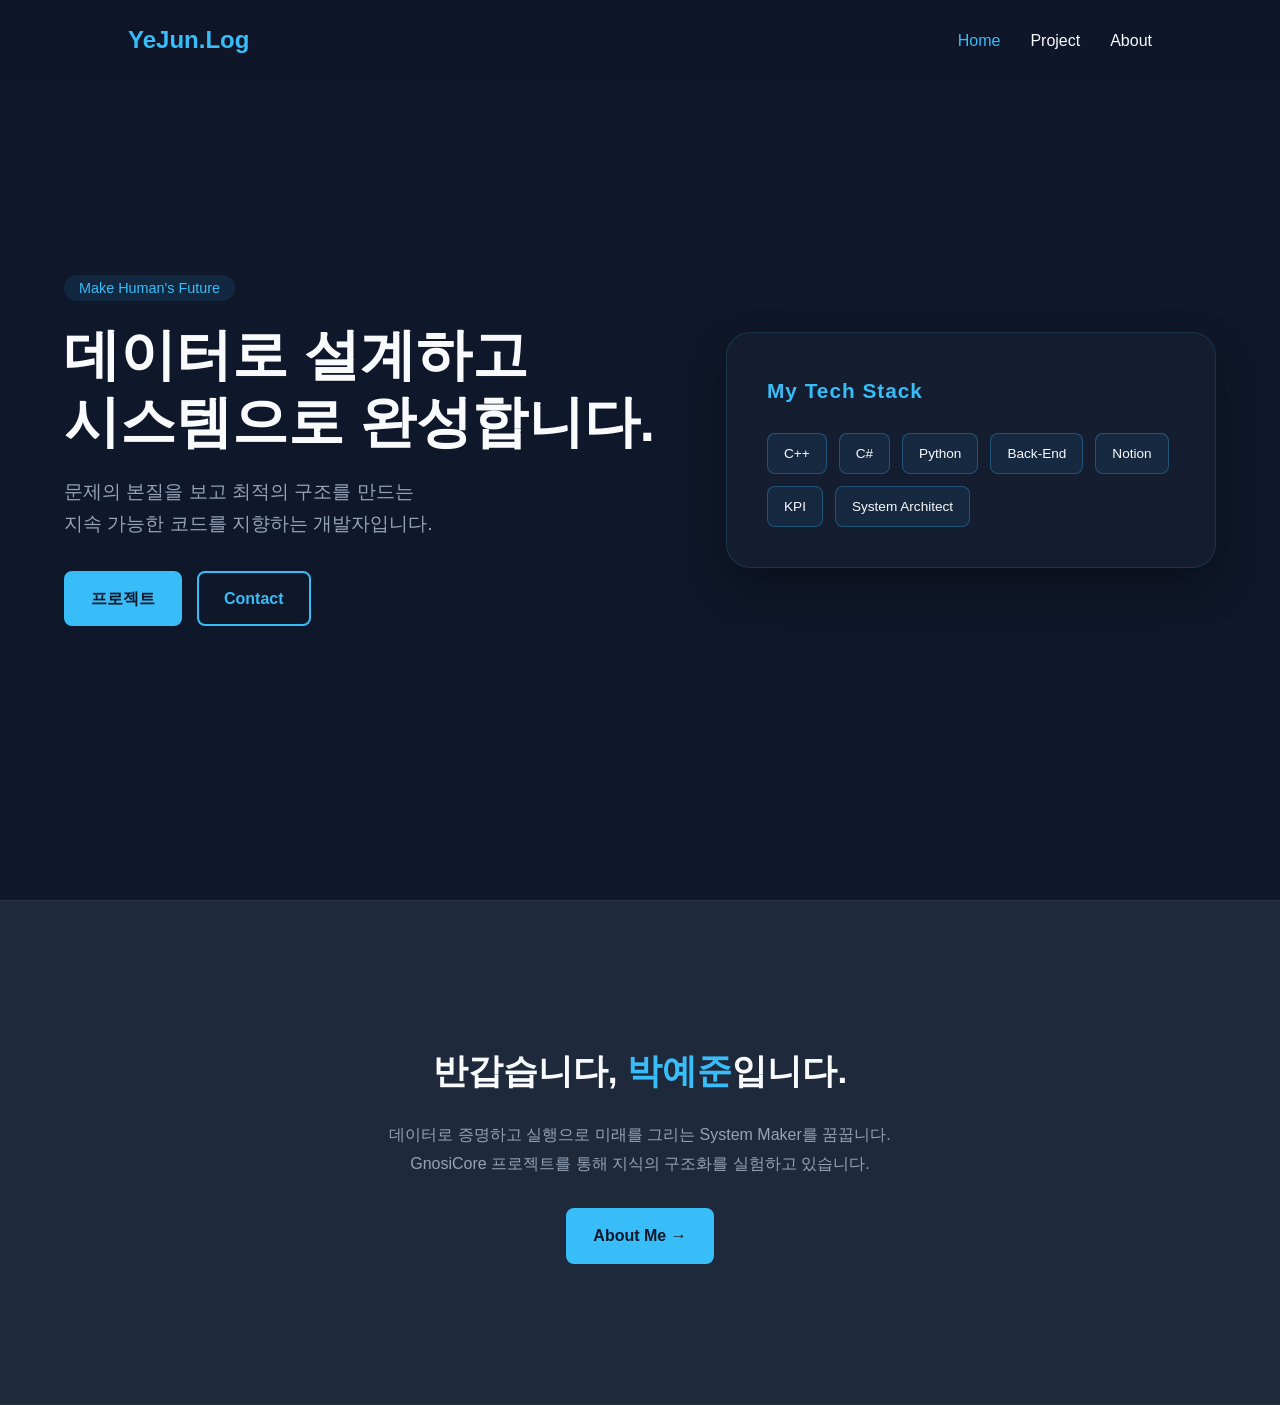
==== commit 7fd7bbbe: "26.04.01" ====
--- a/index.html
+++ b/index.html
@@ -27,8 +27,8 @@
         <div class="hero-container">
             <div class="hero-content">
                 <span class="badge">Make Human's Future</span>
-                <h1>데이터로 증명하고<br>실행으로 완성합니다.</h1>
-                <p>GnosiCore 시스템을 통해 지식의 구조화를 실험하며,<br>사용자의 문제를 해결하는 제품을 설계합니다.</p>
+                <h1>데이터로 설계하고<br>시스템으로 완성합니다.</h1>
+                <p>문제의 본질을 보고 최적의 구조를 만드는<br>지속 가능한 코드를 지향하는 개발자입니다.</p>
                 <div class="hero-btns">
                     <a href="projects/index.html" class="btn-primary">프로젝트</a>
                     <a href="contact.html" class="btn-outline">Contact</a>
@@ -41,8 +41,10 @@
                     <span class="skill-badge">C++</span>
                     <span class="skill-badge">C#</span>
                     <span class="skill-badge">Python</span>
+                    <span class="skill-badge">Back-End</span>
                     <span class="skill-badge">Notion</span>
-                    <span class="skill-badge">System Design</span>
+                    <span class="skill-badge">KPI</span>
+                    <span class="skill-badge">System Architect</span>
                 </div>
             </div>
         </div>
@@ -52,7 +54,7 @@
     <section class="section bg-alternate">
         <div class="container scroll-fade">
             <h2 class="section-title">반갑습니다, <span>박예준</span>입니다.</h2>
-            <p class="section-desc">데이터로 증명하고 실행으로 미래를 그리는 Product Manager를 꿈꿉니다.<br>GnosiCore 프로젝트를 통해 지식의 구조화를 실험하고 있습니다.</p>
+            <p class="section-desc">데이터로 증명하고 실행으로 미래를 그리는 System Maker를 꿈꿉니다.<br>GnosiCore 프로젝트를 통해 지식의 구조화를 실험하고 있습니다.</p>
             
             <div style="text-align: center; margin-top: 30px;">
                 <a href="about.html" class="btn-primary">About Me &rarr;</a>
--- a/style.css
+++ b/style.css
@@ -92,16 +92,64 @@
 .tech-stack span { background: #0f172a; border: 1px solid #475569; padding: 4px 12px; border-radius: 6px; font-size: 0.85rem; color: #cbd5e1; }
 
 /* --- about.html (어바웃 페이지) --- */
-.about-section { padding: 120px 10% 80px; max-width: 1200px; margin: 0 auto; min-height: 100vh; }
-.profile-container { display: flex; align-items: center; gap: 60px; margin-bottom: 100px; }
-.profile-image img { width: 350px; height: 350px; object-fit: cover; border-radius: 20px; box-shadow: 0 15px 35px rgba(0, 0, 0, 0.4); }
+.about-section {
+    /* 1. 자식 요소들을 중앙으로 모으기 위해 flex 설정 */
+    display: flex;
+    flex-direction: column;
+    align-items: center; 
+    
+    padding: 120px 20px 80px;
+    max-width: 1600px;
+    margin: 0 auto;
+    min-height: 100vh;
+    width: 100%;
+}
+
+.profile-container {
+    display: flex;
+    align-items: center;
+    gap: 60px;
+    justify-content: center;
+    
+    /* 2. 중앙 정렬을 하려면 전체 너비가 부모보다 작아야 함 */
+    width: 100%;
+    max-width: 1200px; /* 상황에 맞춰서 적절히 조절해봐 */
+    
+    /* 3. margin 속성 합치기 (상단 0, 좌우 auto, 하단 100px) */
+    margin-bottom: 100px;
+}
+
+.profile-image img { 
+    align-items: center;
+    image-rendering: -webkit-optimize-contrast;
+    image-rendering: high-quality;
+    backface-visibility: hidden;
+    transform: translateZ(0);
+    width: 350px; height: 350px; object-fit: cover; border-radius: 20px; box-shadow: 0 15px 35px rgba(0, 0, 0, 0.4); 
+}
 .profile-text h2 { font-size: 2.8rem; margin-bottom: 10px; color: var(--text-main); }
 .profile-text h2 span { color: var(--primary-color); }
 .profile-text .subtitle { color: var(--text-sub); font-size: 1.3rem; margin-bottom: 30px; font-weight: bold; }
-.bio-content p { color: var(--text-main); line-height: 1.8; font-size: 1.05rem; margin-bottom: 15px; }
-.core-values h3 { font-size: 2.2rem; text-align: center; margin-bottom: 50px; color: var(--text-main); }
-.value-grid { display: grid; grid-template-columns: repeat(auto-fit, minmax(280px, 1fr)); gap: 30px; }
-.value-card { background: var(--card-bg); padding: 40px 30px; border-radius: 16px; text-align: center; border: 1px solid rgba(255, 255, 255, 0.05); transition: var(--transition); }
+.bio-content p { color: var(--text-sub); line-height: 1.8; font-size: 1.05rem; margin-bottom: 15px; }
+.core-values h3 { font-size: 2.2rem; text-align: center; margin-bottom: 0px; color: var(--text-main); }
+.value-grid { 
+    justify-content: center; 
+    display: grid; 
+    grid-template-columns: repeat(3, 1fr); 
+    gap: 30px; 
+    max-width: 1600px; 
+    margin: 0 auto; 
+    padding: 40px 0;
+}
+.value-card { 
+    width: 100%; 
+    background: var(--card-bg);
+    padding: 50px 30px; 
+    border-radius: 16px; 
+    text-align: center; 
+    border: 1px solid rgba(255, 255, 255, 0.05); 
+    transition: var(--transition); 
+}
 .value-card:hover { transform: translateY(-5px); border-color: var(--primary-color); }
 .value-card h4 { font-size: 1.3rem; color: var(--primary-color); margin-bottom: 15px; }
 .value-card p { color: var(--text-sub); line-height: 1.6; }
@@ -126,6 +174,11 @@
 }
 
 .detail-image img {
+    image-rendering: -webkit-optimize-contrast;
+    image-rendering: high-quality;
+
+    backface-visibility: hidden;
+    transform: translateZ(0);
     width: 100%;
     aspect-ratio: 16/10;
     object-fit: cover;
@@ -321,7 +374,6 @@
     .hamburger.toggle .bar:nth-child(1) {transform: translateY(8px) rotate(45deg) !important;}
     .hamburger.toggle .bar:nth-child(2) {opacity: 0; transform: translateX(-20px);}
     .hamburger.toggle .bar:nth-child(3) {transform: translateY(-8px) rotate(-45deg) !important;}
-
 }
 
 /* 1. 히어로 섹션 가로 배치 설정 */
@@ -330,7 +382,7 @@
     align-items: center;
     justify-content: space-between;
     gap: 50px;
-    max-width: 1200px;
+    max-width: 1500px;
     margin: 0 auto;
     padding: 0 5%;
     width: 100%;
@@ -400,4 +452,8 @@
         position: relative;
         clear:both;
     }
+    .value-grid{
+        grid-template-columns: repeat(1, 1fr);
+        gap: 20px;
+    }
 }
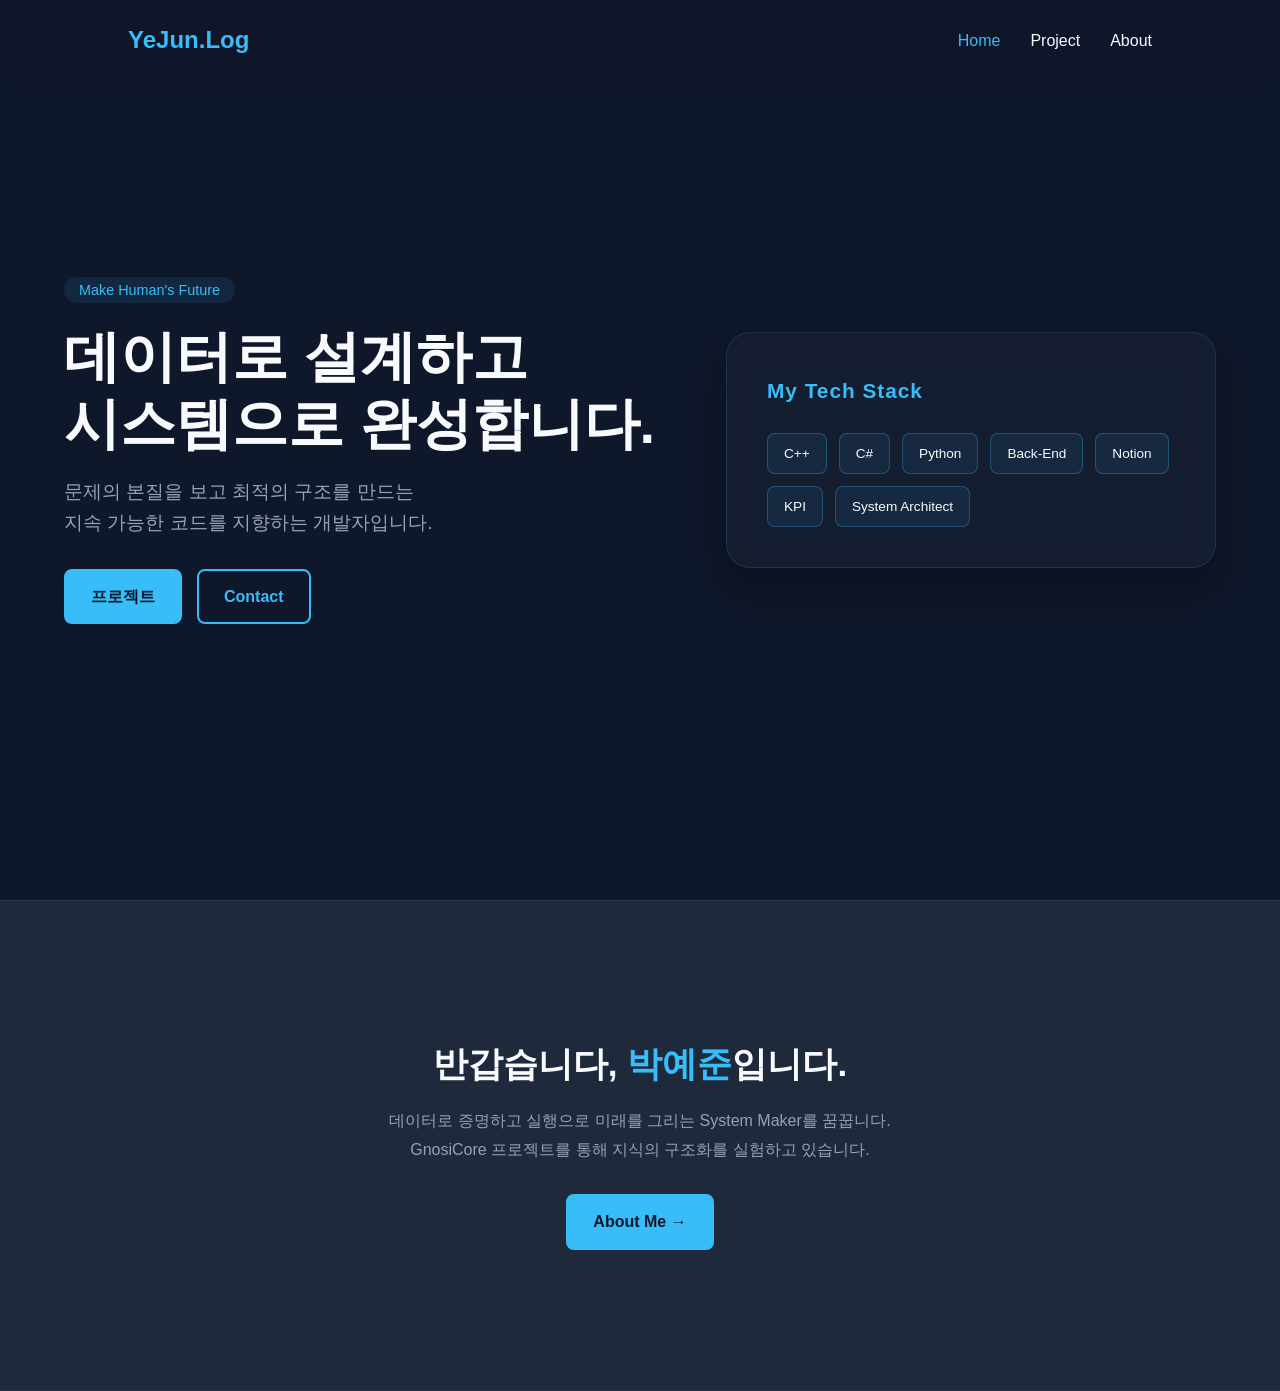
==== commit 77aa0816: "26.04.01" ====
--- a/index.html
+++ b/index.html
@@ -53,7 +53,7 @@
 
     <section class="section bg-alternate">
         <div class="container scroll-fade">
-            <h2 class="section-title">반갑습니다, <span>박예준</span>입니다.</h2>
+            <h2 class="section-title">반갑습니다, <br class="mobile-break"><span>박예준</span>입니다.</h2>
             <p class="section-desc">데이터로 증명하고 실행으로 미래를 그리는 System Maker를 꿈꿉니다.<br>GnosiCore 프로젝트를 통해 지식의 구조화를 실험하고 있습니다.</p>
             
             <div style="text-align: center; margin-top: 30px;">
--- a/style.css
+++ b/style.css
@@ -17,6 +17,28 @@
     overflow-x: hidden; /* 가로 스크롤 방지 */
 }
 
+h1{
+    font-size: clamp(2rem, 8vw, 3.5rem);
+    line-height: 1.2;
+    word-break: keep-all;
+}
+
+h2{
+    font-size: clamp(1.5rem, 5vw, 2.5rem);
+    line-height: 1.3;
+    word-break: keep-all;
+}
+
+p{
+    font-size: clamp(1rem, 2.5vw, 1.1rem);
+    line-height: 1.6;
+    word-break: keep-all;
+    overflow-wrap: break-word;
+}
+
+.mobile-break{
+    display: none;
+}
 /* --- 공통 레이아웃 & 네비게이션 --- */
 .container { max-width: 1100px; margin : 0 auto; padding: 20px; }
 
@@ -45,7 +67,7 @@
 /* --- index.html (홈 화면) --- */
 .hero { min-height: 100vh; height: auto; display: flex; align-items: center; padding: 100px 0; }
 .badge { background: rgba(56, 189, 248, 0.1); color: var(--primary-color); padding: 5px 15px; border-radius: 20px; font-size: 0.9rem; }
-.hero h1 { font-size: 3.5rem; margin: 20px 0; line-height: 1.2; }
+.hero h1 { font-size: clamp(2rem, 8vw, 3.5rem); margin: 20px 0; line-height: 1.2; }
 .hero p { color: var(--text-sub); font-size: 1.2rem; max-width: 600px; margin-bottom: 30px; }
 .hero-btns { display: flex; gap: 15px; }
 
@@ -345,7 +367,9 @@
 
 /* 📱 모바일 반응형 처리 */
 @media (max-width: 768px) {
+    .mobile-break{display: block};
     .hero h1 { font-size: 2.5rem; }
+    .hero-skills-card{align-items: center;}
     .hero p { font-size: 1rem; }
     .navbar { padding: 20px 5%; }
     .profile-container { flex-direction: column; text-align: center; }
